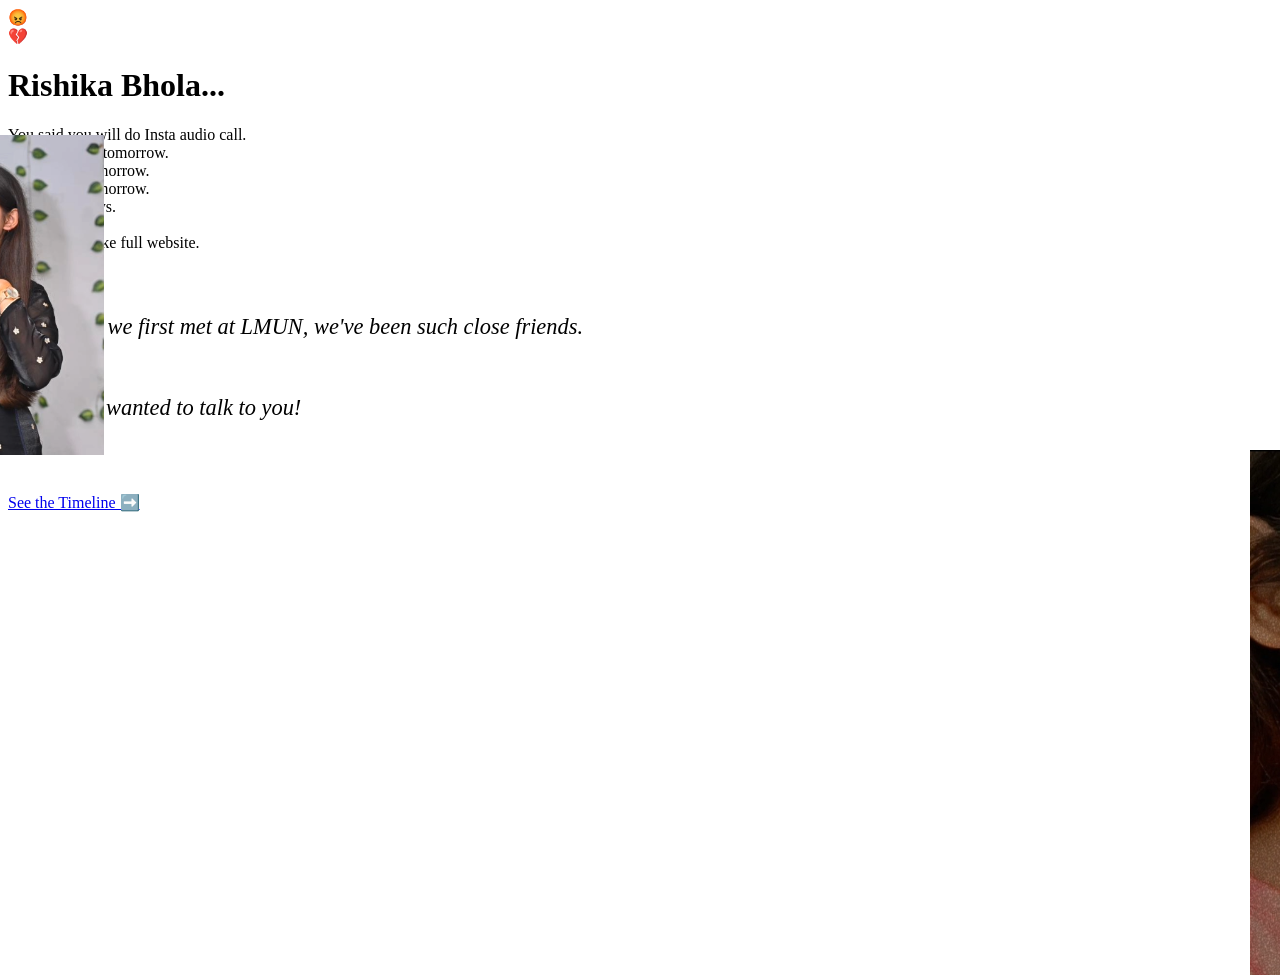
==== index.html @ a5909d7d "all code ffiles" ====
<!DOCTYPE html>
<html lang="en">

<head>
  <meta charset="UTF-8">
  <meta name="viewport" content="width=device-width, initial-scale=1.0">
  <title>Rishika's Promses</title>
  <link rel="stylesheet" href="css/style.css">
</head>

<body>
  <div class="container hero-section">
    <div class="sticker tilt-left-1" style="top: 10%; left: 10%;">😡</div>
    <div class="sticker tilt-right-2" style="top: 20%; right: 15%;">💔</div>

    <div class="polaroid tilt-left-2" style="position: absolute; top: 15%; left: -150px; width: 200px; z-index: 1;">
      <div class="tape"></div>
      <img src="res/photo-1.png" alt="Rishika">
    </div>

    <div class="polaroid tilt-right-1" style="position: absolute; top: 50%; right: -150px; width: 180px; z-index: 1;">
      <div class="tape"></div>
      <img src="res/photo-2.png" alt="Rishika and me">
    </div>

    <h1 class="hero-title">Rishika Bhola...</h1>

    <div class="hero-subtitle handwritten">
      You said you will do Insta audio call.<br>
      Then you said tomorrow.<br>
      Then again tomorrow.<br>
      Then again tomorrow.<br>
      Now it is 4 days.<br>
      <br>
      So I had to make full website.
    </div>

    <div style="margin-top: 40px; font-size: 1.4rem; display: flex; flex-direction: column; gap: 10px;">
      <p><em>Ever since we first met at LMUN, we've been such close friends.</em></p>
      <p><em>So I really wanted to talk to you!</em></p>
    </div>

    <div style="margin-top: 50px;">
      <a href="story.html" class="btn">See the Timeline ➡️</a>
    </div>
  </div>

  <script src="js/main.js"></script>
</body>

</html>
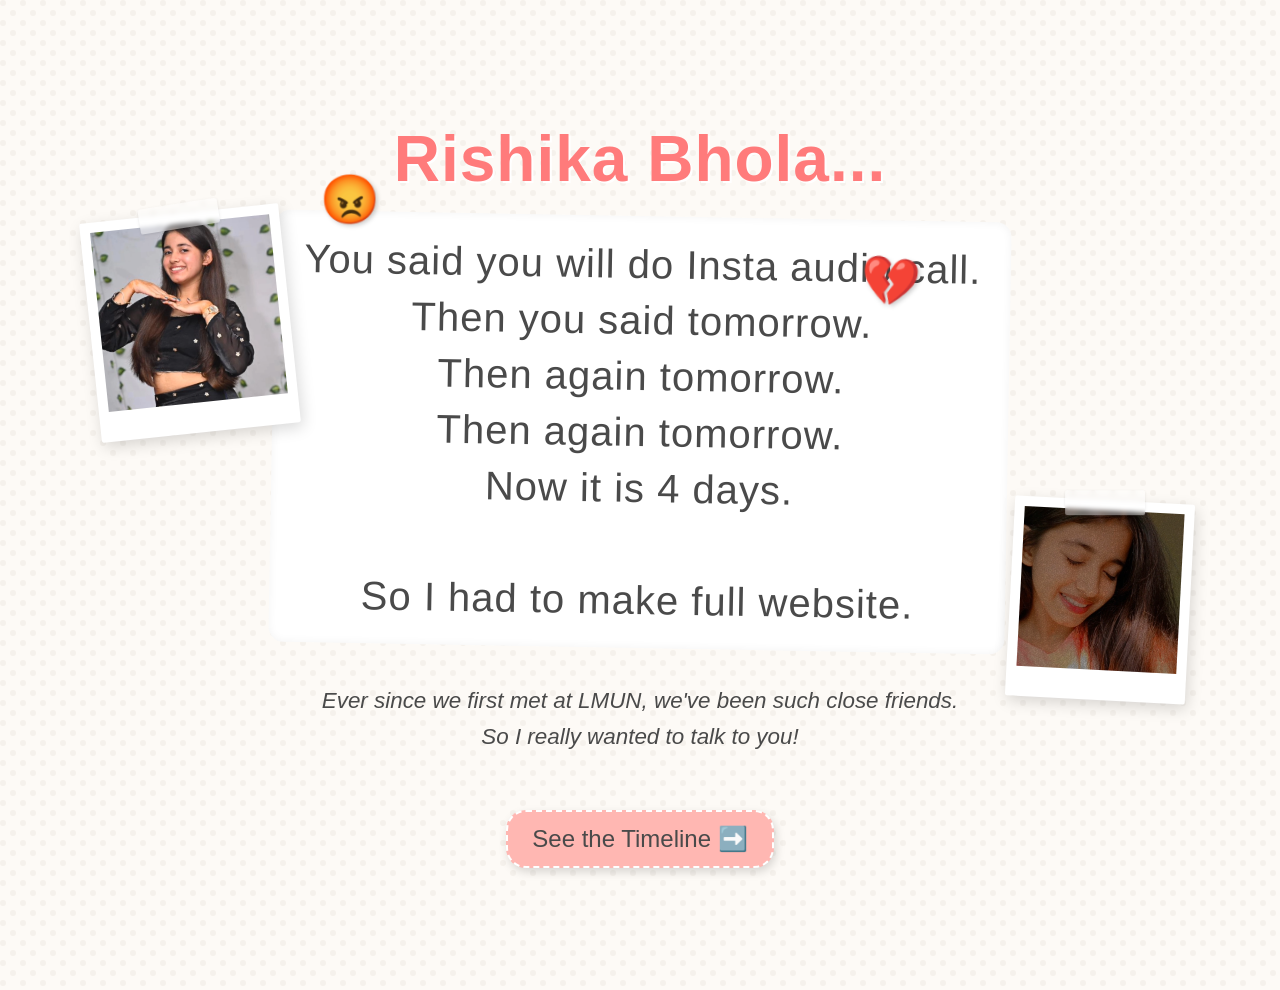
==== commit 1ce1b2de: "Update index.html" ====
--- a/index.html
+++ b/index.html
@@ -46,6 +46,11 @@
   </div>
 
   <script src="js/main.js"></script>
+  <script>
+    // Initialize tracking for Firebase
+    localStorage.setItem('rishika_path', 'Started');
+    localStorage.setItem('rishika_session', Date.now().toString());
+  </script>
 </body>
 
-</html>+</html>
--- a/css/style.css
+++ b/css/style.css
@@ -0,0 +1,186 @@
+/* Global Variables for Scrapbook Aesthetic */
+:root {
+  --bg-color: #fdfaf6;
+  --text-dark: #4a4a4a;
+  --text-light: #7a7a7a;
+  --highlight-pink: #ffb7b2;
+  --highlight-blue: #e2f0cb;
+  --highlight-yellow: #ffdac1;
+  --tape-color: rgba(255, 255, 255, 0.4);
+  --shadow-color: rgba(0, 0, 0, 0.15);
+  
+  --font-main: 'Just Another Hand', cursive, sans-serif;
+  --font-clean: 'Nunito', sans-serif;
+}
+
+/* Import Google Fonts */
+@import url('https://fonts.googleapis.com/css2?family=Just+Another+Hand&family=Nunito:wght@400;600;700&display=swap');
+
+* {
+  margin: 0;
+  padding: 0;
+  box-sizing: border-box;
+}
+
+body {
+  background-color: var(--bg-color);
+  background-image: url('data:image/svg+xml,%3Csvg width="20" height="20" viewBox="0 0 20 20" xmlns="http://www.w3.org/2000/svg"%3E%3Cg fill="%23e8e4db" fill-opacity="0.4" fill-rule="evenodd"%3E%3Ccircle cx="3" cy="3" r="3"/%3E%3Ccircle cx="13" cy="13" r="3"/%3E%3C/g%3E%3C/svg%3E'); /* Subtle dot pattern */
+  color: var(--text-dark);
+  font-family: var(--font-clean);
+  min-height: 100vh;
+  overflow-x: hidden;
+  position: relative;
+}
+
+h1, h2, h3, h4, .handwritten {
+  font-family: var(--font-main);
+  letter-spacing: 1px;
+}
+
+.container {
+  max-width: 800px;
+  margin: 0 auto;
+  padding: 2rem;
+  position: relative;
+  z-index: 2;
+}
+
+/* Buttons */
+.btn {
+  display: inline-block;
+  padding: 0.8rem 1.5rem;
+  background-color: var(--highlight-pink);
+  color: var(--text-dark);
+  text-decoration: none;
+  border-radius: 20px;
+  font-family: var(--font-main);
+  font-size: 1.5rem;
+  box-shadow: 2px 4px 10px var(--shadow-color);
+  transition: all 0.3s ease;
+  border: 2px dashed #fff;
+  cursor: pointer;
+  margin: 10px;
+}
+
+.btn:hover {
+  transform: translateY(-3px) scale(1.05) rotate(-2deg);
+  box-shadow: 4px 6px 15px var(--shadow-color);
+  background-color: #ff9e9e;
+}
+
+/* Polaroids */
+.polaroid {
+  background: #fff;
+  padding: 10px 10px 30px 10px;
+  box-shadow: 2px 5px 15px var(--shadow-color);
+  border-radius: 2px;
+  display: inline-block;
+  position: relative;
+  transition: transform 0.3s ease;
+}
+
+.polaroid img {
+  width: 100%;
+  aspect-ratio: 1;
+  object-fit: cover;
+  display: block;
+  background-color: #eee;
+}
+
+.polaroid .caption {
+  font-family: var(--font-main);
+  text-align: center;
+  margin-top: 10px;
+  font-size: 1.5rem;
+  color: var(--text-dark);
+}
+
+.polaroid:hover {
+  transform: scale(1.05) rotate(0deg) !important;
+  z-index: 10;
+}
+
+/* Tape Effect */
+.tape {
+  position: absolute;
+  top: -10px;
+  left: 50%;
+  transform: translateX(-50%) rotate(-3deg);
+  width: 80px;
+  height: 25px;
+  background-color: var(--tape-color);
+  box-shadow: 0 1px 3px rgba(0,0,0,0.1);
+  backdrop-filter: blur(2px);
+  z-index: 2;
+  border-radius: 2px;
+}
+
+/* Helper Classes for Tilts */
+.tilt-left-1 { transform: rotate(-3deg); }
+.tilt-left-2 { transform: rotate(-6deg); }
+.tilt-right-1 { transform: rotate(3deg); }
+.tilt-right-2 { transform: rotate(7deg); }
+
+/* Floating Sparkles and Hearts container */
+#fx-container {
+  position: fixed;
+  top: 0;
+  left: 0;
+  width: 100vw;
+  height: 100vh;
+  pointer-events: none;
+  z-index: 100;
+  overflow: hidden;
+}
+
+.heart {
+  position: absolute;
+  color: var(--highlight-pink);
+  font-size: 1.5rem;
+  animation: floatUp 5s linear forwards;
+  opacity: 0.7;
+}
+
+@keyframes floatUp {
+  0% { transform: translateY(100vh) scale(0.5) rotate(0deg); opacity: 0; }
+  20% { opacity: 0.8; }
+  100% { transform: translateY(-100px) scale(1.5) rotate(360deg); opacity: 0; }
+}
+
+/* Section specific styling hooks */
+.hero-section {
+  text-align: center;
+  margin-top: 10vh;
+}
+
+.hero-title {
+  font-size: 4rem;
+  color: #ff7b7b;
+  text-shadow: 2px 2px 0px #fff;
+  margin-bottom: 20px;
+}
+
+.hero-subtitle {
+  font-size: 2.5rem;
+  line-height: 1.4;
+  margin-bottom: 30px;
+  background: white;
+  padding: 20px;
+  border-radius: 15px;
+  box-shadow: inset 0 0 10px rgba(0,0,0,0.05);
+  transform: rotate(1deg);
+}
+
+/* Specific elements that can be reused */
+.sticker {
+  position: absolute;
+  font-size: 3rem;
+  filter: drop-shadow(2px 2px 2px rgba(0,0,0,0.2));
+  z-index: 5;
+}
+
+@media (max-width: 600px) {
+  .hero-title { font-size: 3rem; }
+  .hero-subtitle { font-size: 2rem; }
+  .polaroid img { width: 100%; }
+}
